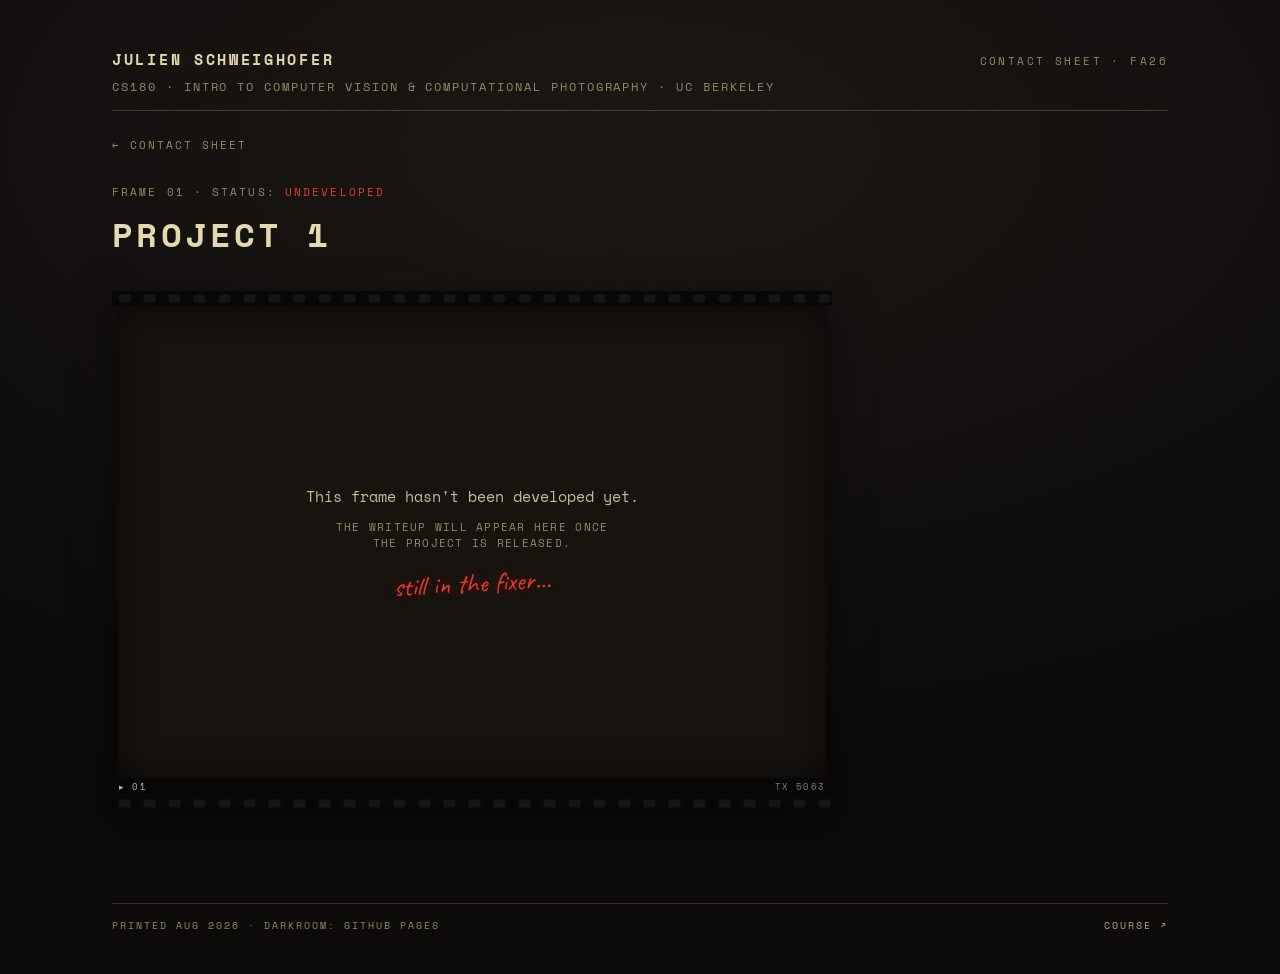
==== 1/index.html @ dc03d8b8 "Add contact-sheet portfolio site for CS180 (landing + project placeholders) Co-Authored-By: Claude F" ====
<!doctype html>
<html lang="en">
<head>
<meta charset="utf-8">
<meta name="viewport" content="width=device-width, initial-scale=1">
<title>Project 1 · CS180 · Julien Schweighofer</title>
<meta name="description" content="Project 1 — CS180 (UC Berkeley, Fall 2026), Julien Schweighofer.">
<link rel="icon" href="data:image/svg+xml,%3Csvg xmlns='http://www.w3.org/2000/svg' viewBox='0 0 32 32'%3E%3Crect width='32' height='32' rx='5' fill='%230e0d0b'/%3E%3Crect x='5' y='9' width='22' height='15' rx='2' fill='none' stroke='%23e3d7ae' stroke-width='2'/%3E%3Ccircle cx='25.5' cy='7' r='3.6' fill='%23e2382f'/%3E%3C/svg%3E">
<link rel="preconnect" href="https://fonts.googleapis.com">
<link rel="preconnect" href="https://fonts.gstatic.com" crossorigin>
<link href="https://fonts.googleapis.com/css2?family=Caveat:wght@600&family=Space+Mono:ital,wght@0,400;0,700;1,400&display=swap" rel="stylesheet">
<link rel="stylesheet" href="../assets/style.css">
</head>
<body class="framepage">
<div class="sheet">

  <header class="masthead">
    <div class="row1">
      <h1><a href="../">Julien Schweighofer</a></h1>
      <span class="sheetno">Contact sheet · FA26</span>
    </div>
    <p class="course">CS180 · Intro to Computer Vision &amp; Computational Photography · UC Berkeley</p>
  </header>

  <a class="back" href="../">← Contact sheet</a>

  <p class="framemeta">Frame 01 · Status: <b>Undeveloped</b></p>
  <h2 class="frametitle">Project 1</h2>

  <!-- ▼ Placeholder — delete this whole <section> when the writeup below is ready. -->
  <section class="plate">
    <span class="rail" aria-hidden="true"></span>
    <div class="pic">
      <div class="dev">
        <p class="devline">This frame hasn't been developed yet.</p>
        <p class="devsub">The writeup will appear here once the project is released.</p>
        <span class="scrawl" aria-hidden="true">still in the fixer…</span>
      </div>
    </div>
    <span class="edgeline" aria-hidden="true"><b>▸ 01</b><span>TX&nbsp;5063</span></span>
    <span class="rail" aria-hidden="true"></span>
  </section>

  <!-- ▼ Project writeup goes here. Suggested shapes:
    <h2>Overview</h2>
    <p>…</p>
    <figure>
      <img src="media/result.jpg" alt="Describe the result">
      <figcaption>Fig. 1 — caption</figcaption>
    </figure>
  -->
  <main class="writeup">
  </main>

  <footer>
    <span>Printed Aug 2026 · Darkroom: GitHub Pages</span>
    <span><a href="https://cal-cs180.github.io/fa26/" rel="noopener">Course ↗</a></span>
  </footer>

</div>
</body>
</html>
---- assets/style.css ----
/* ————————————————————————————————————————————————————————
   CS180 · contact sheet
   Negatives on a light table: film black, Kodak-cream edge
   print, Space Mono markings, one red china marker.
   ———————————————————————————————————————————————————————— */

:root {
  --table: #0b0a09;      /* the darkroom */
  --glow: #1a1613;       /* light-table glow */
  --film: #070606;       /* strip base */
  --neg: #16120e;        /* undeveloped frame */
  --neg-hot: #201a13;    /* frame under the loupe */
  --cream: #e3d7ae;      /* edge print */
  --cream-dim: #8f8563;
  --red: #e2382f;        /* china marker / safelight */
}

* { box-sizing: border-box; }
html { color-scheme: dark; }

body {
  margin: 0;
  min-height: 100vh;
  font: 400 15px/1.55 "Space Mono", "Courier New", monospace;
  color: var(--cream);
  background: var(--table) radial-gradient(120% 90% at 50% 16%, var(--glow), var(--table) 72%);
  background-attachment: fixed;
  overflow-x: hidden;
}

/* film grain, flickering */
body::after {
  content: "";
  position: fixed;
  inset: -60%;
  pointer-events: none;
  z-index: 99;
  background: url("data:image/svg+xml,%3Csvg xmlns='http://www.w3.org/2000/svg' width='240' height='240'%3E%3Cfilter id='n'%3E%3CfeTurbulence type='fractalNoise' baseFrequency='0.8' numOctaves='3' stitchTiles='stitch'/%3E%3CfeColorMatrix type='saturate' values='0'/%3E%3C/filter%3E%3Crect width='240' height='240' filter='url(%23n)'/%3E%3C/svg%3E");
  opacity: .13;
  mix-blend-mode: overlay;
  animation: grain .9s steps(1) infinite;
}

@keyframes grain {
  0%, 100% { transform: translate(0, 0); }
  13% { transform: translate(-2%, 3%); }
  25% { transform: translate(3%, -2%); }
  38% { transform: translate(-3%, -3%); }
  50% { transform: translate(2%, 2%); }
  63% { transform: translate(-2%, 1%); }
  75% { transform: translate(3%, 3%); }
  88% { transform: translate(-1%, -2%); }
}

::selection { background: var(--red); color: var(--table); }

a { color: inherit; text-decoration: none; }

.sheet {
  max-width: 1120px;
  margin: 0 auto;
  padding: clamp(22px, 4vw, 48px) clamp(16px, 3vw, 32px) 40px;
  display: flex;
  flex-direction: column;
  min-height: 100vh;
}

/* ——— masthead: film edge-print ——— */

.masthead {
  border-bottom: 1px solid rgba(227, 215, 174, .22);
  padding-bottom: 14px;
}

.masthead .row1 {
  display: flex;
  justify-content: space-between;
  align-items: baseline;
  gap: 8px 20px;
  flex-wrap: wrap;
}

h1 {
  margin: 0;
  font-size: clamp(19px, 2.6vw, 28px);
  font-weight: 700;
  letter-spacing: .14em;
  text-transform: uppercase;
  text-shadow: 0 0 16px rgba(227, 215, 174, .18);
}

h1 a:hover { color: var(--red); }

.sheetno {
  font-size: 11px;
  letter-spacing: .22em;
  text-transform: uppercase;
  color: var(--cream-dim);
  white-space: nowrap;
}

.course {
  margin: 7px 0 0;
  font-size: 11.5px;
  letter-spacing: .17em;
  text-transform: uppercase;
  color: var(--cream-dim);
}

/* ——— red grease-pencil scrawl ——— */

.scrawl {
  font-family: Caveat, cursive;
  font-size: clamp(21px, 2.4vw, 27px);
  line-height: 1.1;
  color: var(--red);
  text-shadow: 0 0 12px rgba(226, 56, 47, .35);
}

.home .scrawl {
  display: block;
  margin: clamp(30px, 8vh, 80px) 6px 12px;
  text-align: right;
  transform: rotate(-2.2deg);
}

/* ——— the strip ——— */

.strip {
  display: flex;
  flex-wrap: wrap;
  row-gap: 28px;
  column-gap: 0;
  margin: 6px 0 56px;
  filter: drop-shadow(0 16px 22px rgba(0, 0, 0, .55));
}

.frame {
  display: block;
  width: clamp(148px, 18vw, 200px);
  background: var(--film);
  position: relative;
}

.frame:focus-visible {
  outline: 1px dashed rgba(226, 56, 47, .7);
  outline-offset: 4px;
}

/* sprocket rails */
.rail {
  display: block;
  height: 15px;
  background-color: var(--film);
  background-image: url("data:image/svg+xml,%3Csvg xmlns='http://www.w3.org/2000/svg' width='25' height='15' viewBox='0 0 25 15'%3E%3Crect x='6.5' y='3.5' width='12' height='8' rx='2' fill='%23171310'/%3E%3C/svg%3E");
  background-repeat: repeat-x;
  background-position: left center;
  background-size: 25px 15px;
}

/* edge-print band under the image */
.edgeline {
  display: flex;
  justify-content: space-between;
  align-items: center;
  gap: 6px;
  padding: 2px 7px 3px;
  background: var(--film);
  font-size: 8.5px;
  letter-spacing: .14em;
  text-transform: uppercase;
  color: rgba(227, 215, 174, .55);
  white-space: nowrap;
}

.edgeline b { font-weight: 400; color: rgba(227, 215, 174, .8); }

/* the image area */
.pic {
  position: relative;
  display: flex;
  flex-direction: column;
  justify-content: flex-end;
  aspect-ratio: 3 / 2;
  margin: 0 5px;
  background: var(--neg);
  border-radius: 2px;
  overflow: hidden;
  transition: background .35s ease;
}

/* latent image, one per frame */
.pic::before {
  content: "";
  position: absolute;
  inset: 0;
  opacity: .15;
  transition: opacity .35s ease;
}

.f1 .pic::before {
  background: linear-gradient(90deg,
    transparent 0 8%, rgba(227, 215, 174, .42) 8% 30%,
    transparent 30% 40%, rgba(227, 215, 174, .24) 40% 62%,
    transparent 62% 72%, rgba(227, 215, 174, .34) 72% 94%,
    transparent 94%);
}

.f2 .pic::before {
  background: repeating-radial-gradient(circle at 50% 42%,
    rgba(227, 215, 174, .5) 0 1.5px, transparent 1.5px 15px);
}

.f3 .pic::before {
  background: repeating-linear-gradient(33deg,
    rgba(227, 215, 174, .45) 0 1px, transparent 1px 8px);
}

.f4 .pic::before {
  background:
    linear-gradient(rgba(227, 215, 174, .4) 1px, transparent 1px),
    linear-gradient(90deg, rgba(227, 215, 174, .4) 1px, transparent 1px);
  background-size: 17px 17px;
}

.ff .pic::before {
  background: repeating-conic-gradient(from 8deg at 50% 56%,
    rgba(227, 215, 174, .34) 0 3deg, transparent 3deg 17deg);
}

/* vignette */
.pic::after {
  content: "";
  position: absolute;
  inset: 0;
  pointer-events: none;
  box-shadow: inset 0 0 30px 6px rgba(0, 0, 0, .55);
}

.meta {
  position: relative;
  padding: 10px 12px 12px;
}

.num {
  display: block;
  font-size: clamp(30px, 3.4vw, 40px);
  font-weight: 700;
  line-height: 1;
  color: rgba(227, 215, 174, .5);
  transition: color .35s ease;
}

.label {
  display: block;
  margin-top: 7px;
  font-size: 10px;
  letter-spacing: .2em;
  text-transform: uppercase;
  color: rgba(227, 215, 174, .72);
}

.status {
  display: block;
  margin-top: 2px;
  font-size: 8.5px;
  letter-spacing: .18em;
  text-transform: uppercase;
  color: var(--cream-dim);
  transition: color .35s ease;
}

/* china-marker circle, drawn on hover */
.mark {
  position: absolute;
  inset: 3% 2%;
  width: 96%;
  height: 94%;
  overflow: visible;
  pointer-events: none;
  transform: rotate(-3deg);
  z-index: 3;
}

.mark path {
  fill: none;
  stroke: var(--red);
  stroke-width: 4.5px;
  stroke-linecap: round;
  vector-effect: non-scaling-stroke;
  stroke-dasharray: 100 100;
  stroke-dashoffset: 100;
  opacity: 0;
  filter: drop-shadow(0 0 6px rgba(226, 56, 47, .4));
  transition: stroke-dashoffset .5s ease, opacity .25s linear;
}

.frame:hover .pic,
.frame:focus-visible .pic { background: var(--neg-hot); }

.frame:hover .pic::before,
.frame:focus-visible .pic::before { opacity: .4; }

.frame:hover .num,
.frame:focus-visible .num { color: var(--cream); }

.frame:hover .status,
.frame:focus-visible .status { color: var(--red); }

.frame:hover .mark path,
.frame:focus-visible .mark path { stroke-dashoffset: 0; opacity: .92; }

/* ——— footer ——— */

footer {
  margin-top: auto;
  padding-top: 14px;
  border-top: 1px solid rgba(227, 215, 174, .18);
  display: flex;
  flex-wrap: wrap;
  gap: 8px 26px;
  justify-content: space-between;
  font-size: 10px;
  letter-spacing: .2em;
  text-transform: uppercase;
  color: var(--cream-dim);
}

footer a { color: rgba(227, 215, 174, .75); }
footer a:hover { color: var(--red); }

/* ——— project pages ——— */

.framepage h1 { font-size: 15px; letter-spacing: .18em; }

.back {
  display: inline-block;
  margin: 26px 0 30px;
  font-size: 11px;
  letter-spacing: .18em;
  text-transform: uppercase;
  color: var(--cream-dim);
}

.back:hover { color: var(--red); }

.framemeta {
  margin: 0 0 4px;
  font-size: 10.5px;
  letter-spacing: .2em;
  text-transform: uppercase;
  color: var(--cream-dim);
}

.framemeta b { font-weight: 400; color: var(--red); }

.frametitle {
  margin: 4px 0 30px;
  font-size: clamp(24px, 4vw, 34px);
  font-weight: 700;
  letter-spacing: .1em;
  text-transform: uppercase;
}

/* the single undeveloped plate */
.plate {
  max-width: 720px;
  filter: drop-shadow(0 16px 22px rgba(0, 0, 0, .55));
}

.plate .pic {
  justify-content: center;
  margin: 0 6px;
}

.dev {
  position: relative;
  text-align: center;
  padding: 24px;
}

.devline { margin: 0; font-size: 15px; color: rgba(227, 215, 174, .85); }

.devsub {
  margin: 10px auto 0;
  max-width: 40ch;
  font-size: 10.5px;
  letter-spacing: .12em;
  text-transform: uppercase;
  color: var(--cream-dim);
}

.dev .scrawl {
  display: inline-block;
  margin-top: 18px;
  transform: rotate(-3deg);
}

/* ——— writeup defaults, for when the frames develop ——— */

.writeup { max-width: 72ch; margin: 36px 0 56px; }

.writeup h2 {
  margin: 38px 0 12px;
  font-size: 17px;
  letter-spacing: .14em;
  text-transform: uppercase;
  border-bottom: 1px solid rgba(227, 215, 174, .2);
  padding-bottom: 6px;
}

.writeup h3 {
  margin: 26px 0 8px;
  font-size: 13.5px;
  letter-spacing: .12em;
  text-transform: uppercase;
  color: rgba(227, 215, 174, .85);
}

.writeup p { margin: 0 0 14px; color: rgba(227, 215, 174, .78); }

.writeup a {
  color: var(--cream);
  text-decoration: underline;
  text-underline-offset: 3px;
}

.writeup a:hover { color: var(--red); }

.writeup img {
  display: block;
  max-width: 100%;
  border: 1px solid rgba(227, 215, 174, .18);
  background: var(--film);
}

.writeup figure { margin: 24px 0; }

.writeup figcaption {
  margin-top: 8px;
  font-size: 10.5px;
  letter-spacing: .14em;
  text-transform: uppercase;
  color: var(--cream-dim);
}

.writeup code {
  background: rgba(227, 215, 174, .08);
  padding: 1px 5px;
  font-family: inherit;
}

/* ——— small screens ——— */

@media (max-width: 560px) {
  .frame { width: clamp(148px, 44vw, 240px); }
  .home .scrawl { text-align: left; transform: rotate(-1.6deg); }
}

@media (max-width: 660px) {
  .sheetno { display: none; }
}

@media (prefers-reduced-motion: reduce) {
  body::after { animation: none; }
  .pic, .pic::before, .num, .status, .mark path { transition: none; }
}
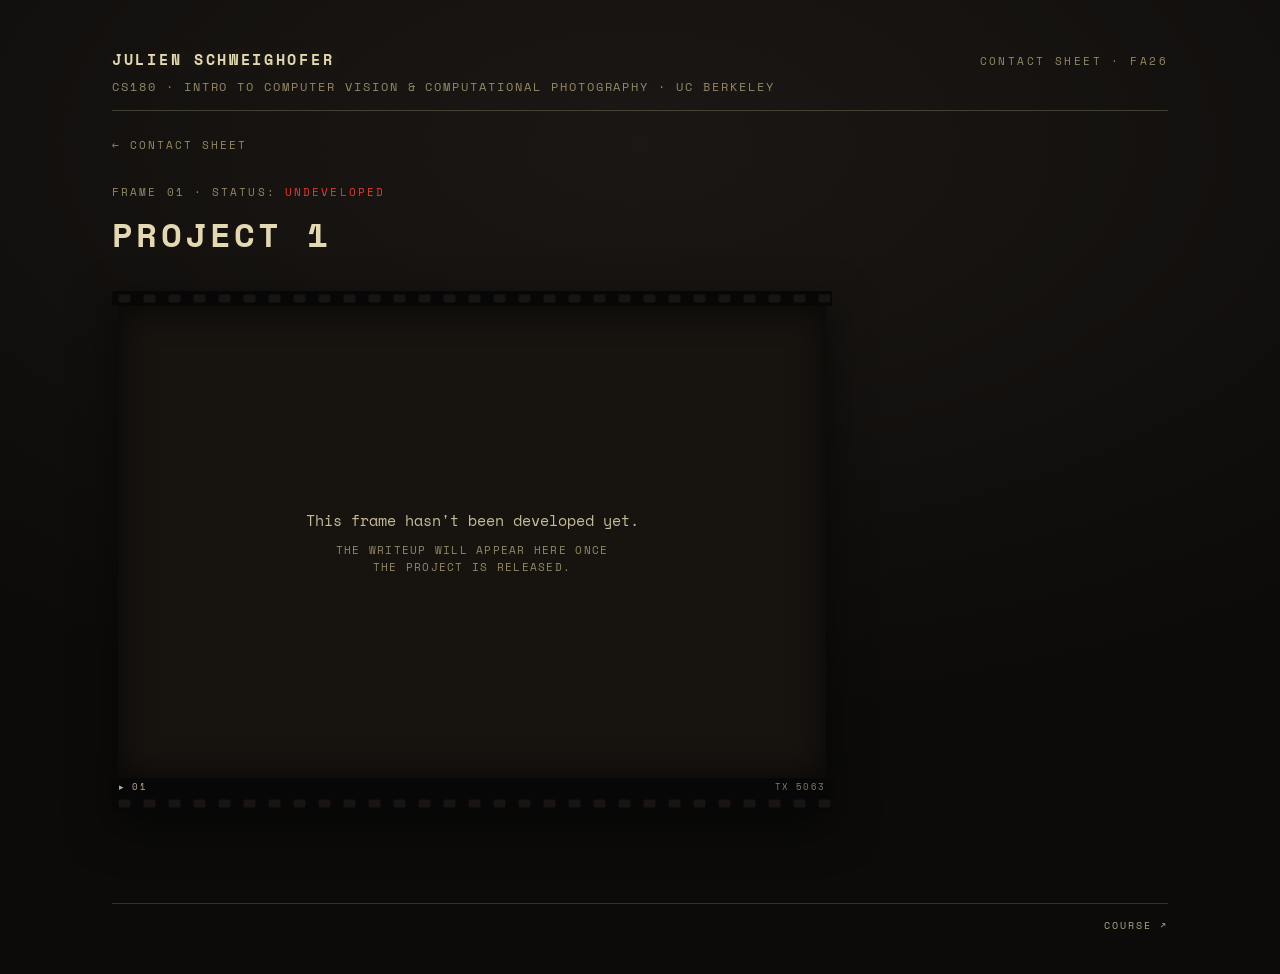
==== commit 4c1d3d2c: "" ====
--- a/1/index.html
+++ b/1/index.html
@@ -8,7 +8,7 @@
 <link rel="icon" href="data:image/svg+xml,%3Csvg xmlns='http://www.w3.org/2000/svg' viewBox='0 0 32 32'%3E%3Crect width='32' height='32' rx='5' fill='%230e0d0b'/%3E%3Crect x='5' y='9' width='22' height='15' rx='2' fill='none' stroke='%23e3d7ae' stroke-width='2'/%3E%3Ccircle cx='25.5' cy='7' r='3.6' fill='%23e2382f'/%3E%3C/svg%3E">
 <link rel="preconnect" href="https://fonts.googleapis.com">
 <link rel="preconnect" href="https://fonts.gstatic.com" crossorigin>
-<link href="https://fonts.googleapis.com/css2?family=Caveat:wght@600&family=Space+Mono:ital,wght@0,400;0,700;1,400&display=swap" rel="stylesheet">
+<link href="https://fonts.googleapis.com/css2?family=Space+Mono:ital,wght@0,400;0,700;1,400&display=swap" rel="stylesheet">
 <link rel="stylesheet" href="../assets/style.css">
 </head>
 <body class="framepage">
@@ -34,7 +34,6 @@
       <div class="dev">
         <p class="devline">This frame hasn't been developed yet.</p>
         <p class="devsub">The writeup will appear here once the project is released.</p>
-        <span class="scrawl" aria-hidden="true">still in the fixer…</span>
       </div>
     </div>
     <span class="edgeline" aria-hidden="true"><b>▸ 01</b><span>TX&nbsp;5063</span></span>
@@ -53,7 +52,6 @@
   </main>
 
   <footer>
-    <span>Printed Aug 2026 · Darkroom: GitHub Pages</span>
     <span><a href="https://cal-cs180.github.io/fa26/" rel="noopener">Course ↗</a></span>
   </footer>
 
--- a/assets/style.css
+++ b/assets/style.css
@@ -107,23 +107,6 @@
   color: var(--cream-dim);
 }
 
-/* ——— red grease-pencil scrawl ——— */
-
-.scrawl {
-  font-family: Caveat, cursive;
-  font-size: clamp(21px, 2.4vw, 27px);
-  line-height: 1.1;
-  color: var(--red);
-  text-shadow: 0 0 12px rgba(226, 56, 47, .35);
-}
-
-.home .scrawl {
-  display: block;
-  margin: clamp(30px, 8vh, 80px) 6px 12px;
-  text-align: right;
-  transform: rotate(-2.2deg);
-}
-
 /* ——— the strip ——— */
 
 .strip {
@@ -131,7 +114,7 @@
   flex-wrap: wrap;
   row-gap: 28px;
   column-gap: 0;
-  margin: 6px 0 56px;
+  margin: clamp(38px, 9vh, 92px) 0 56px;
   filter: drop-shadow(0 16px 22px rgba(0, 0, 0, .55));
 }
 
@@ -319,7 +302,7 @@
   display: flex;
   flex-wrap: wrap;
   gap: 8px 26px;
-  justify-content: space-between;
+  justify-content: flex-end;
   font-size: 10px;
   letter-spacing: .2em;
   text-transform: uppercase;
@@ -390,12 +373,6 @@
   color: var(--cream-dim);
 }
 
-.dev .scrawl {
-  display: inline-block;
-  margin-top: 18px;
-  transform: rotate(-3deg);
-}
-
 /* ——— writeup defaults, for when the frames develop ——— */
 
 .writeup { max-width: 72ch; margin: 36px 0 56px; }
@@ -454,7 +431,6 @@
 
 @media (max-width: 560px) {
   .frame { width: clamp(148px, 44vw, 240px); }
-  .home .scrawl { text-align: left; transform: rotate(-1.6deg); }
 }
 
 @media (max-width: 660px) {
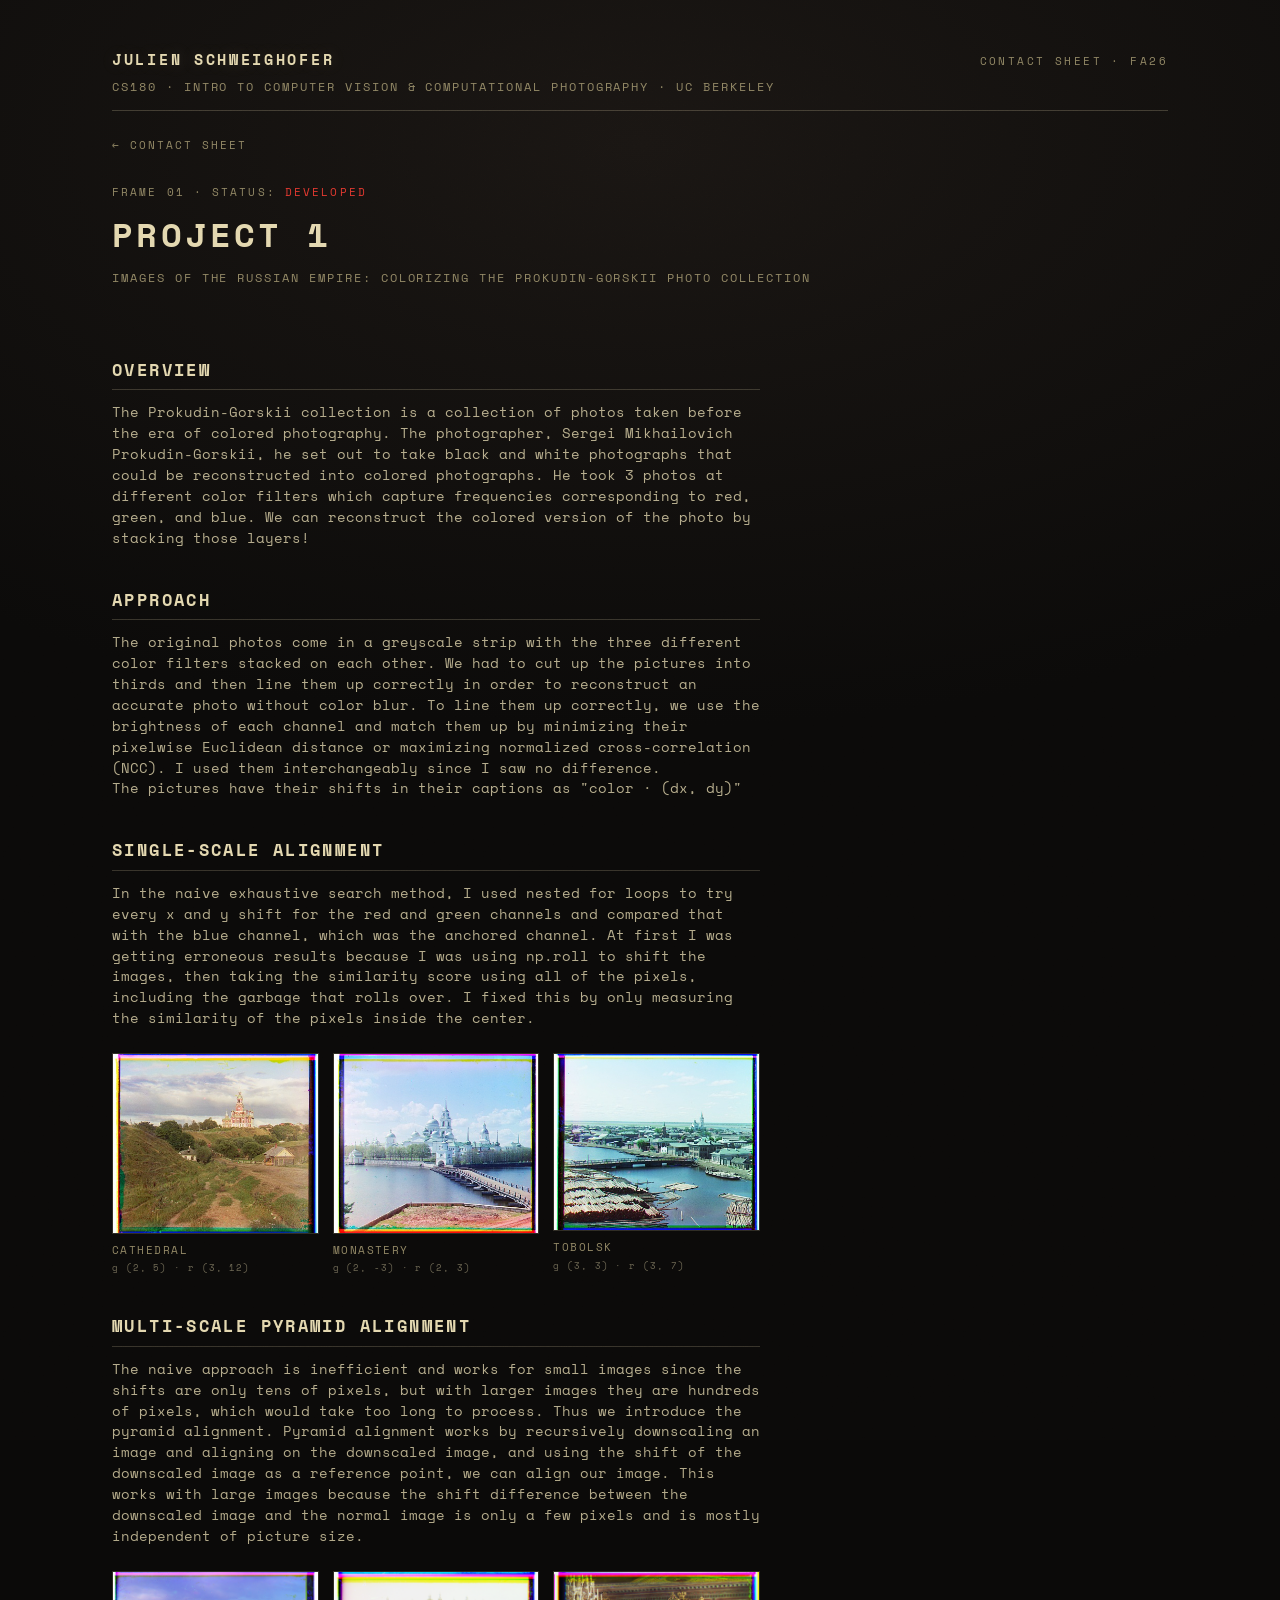
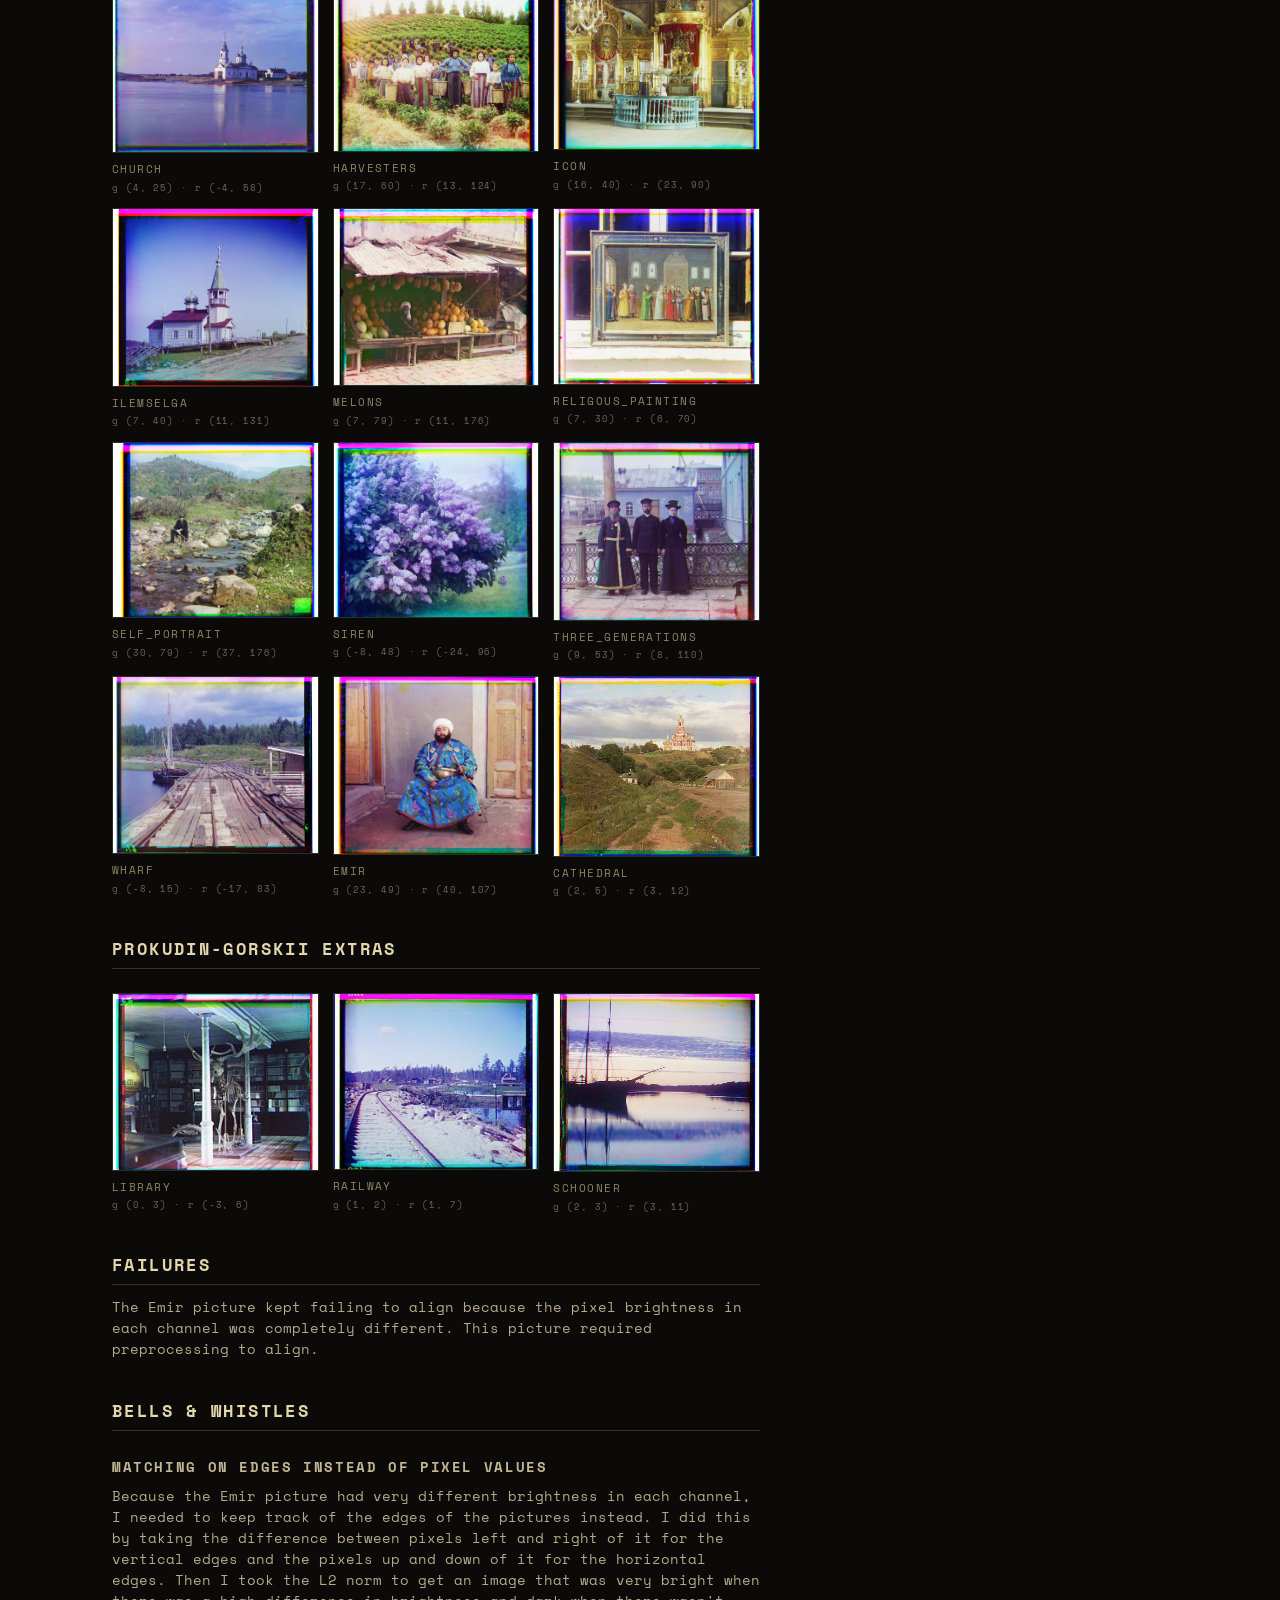
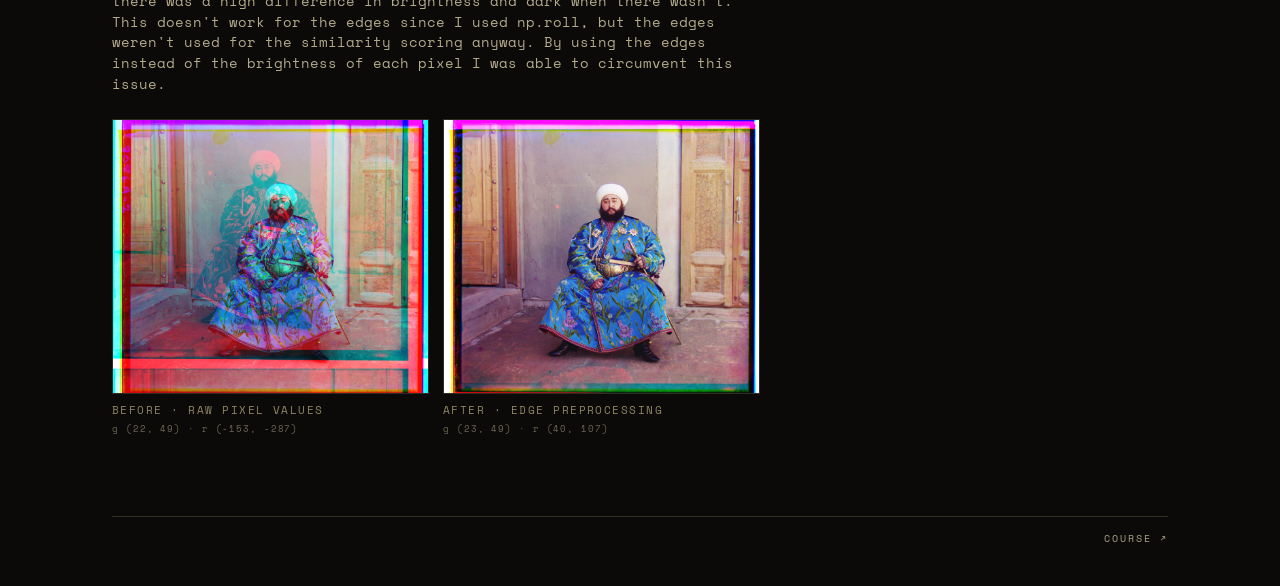
==== commit dd3ebc91: "project 1" ====
--- a/1/index.html
+++ b/1/index.html
@@ -24,31 +24,171 @@
 
   <a class="back" href="../">← Contact sheet</a>
 
-  <p class="framemeta">Frame 01 · Status: <b>Undeveloped</b></p>
+  <!-- ▼ flip to Developed when the writeup is done -->
+  <p class="framemeta">Frame 01 · Status: <b>Developed</b></p>
   <h2 class="frametitle">Project 1</h2>
-
-  <!-- ▼ Placeholder — delete this whole <section> when the writeup below is ready. -->
-  <section class="plate">
-    <span class="rail" aria-hidden="true"></span>
-    <div class="pic">
-      <div class="dev">
-        <p class="devline">This frame hasn't been developed yet.</p>
-        <p class="devsub">The writeup will appear here once the project is released.</p>
-      </div>
-    </div>
-    <span class="edgeline" aria-hidden="true"><b>▸ 01</b><span>TX&nbsp;5063</span></span>
-    <span class="rail" aria-hidden="true"></span>
-  </section>
-
-  <!-- ▼ Project writeup goes here. Suggested shapes:
+  <!-- ▼ one-line subtitle, e.g. the project's full name -->
+  <p class="subtitle">Images of the Russian Empire: Colorizing the Prokudin-Gorskii photo collection</p>
+
+  <main class="writeup">
+
+    <!-- ══ OVERVIEW ══════════════════════════════════════════════════
+         What the Prokudin-Gorskii plates are, what the task is, and how
+         the page is organized. A sentence or two on the approach. -->
     <h2>Overview</h2>
-    <p>…</p>
-    <figure>
-      <img src="media/result.jpg" alt="Describe the result">
-      <figcaption>Fig. 1 — caption</figcaption>
-    </figure>
-  -->
-  <main class="writeup">
+    <p> The Prokudin-Gorskii collection is a collection of photos taken before the era of colored photography. The photographer, Sergei Mikhailovich Prokudin-Gorskii, he set out to take black and white photographs that could be reconstructed into colored photographs. He took 3 photos at different color filters which capture frequencies corresponding to red, green, and blue. We can reconstruct the colored version of the photo by stacking those layers! 
+
+    </p>
+        
+    <!-- ══ APPROACH ══════════════════════════════════════════════════
+         The metric (NCC / L2), why the search is scored on an interior
+         crop, and how the pyramid works. Explain concepts here so the
+         results sections can just show results. -->
+    <h2>Approach</h2>
+    <p>The original photos come in a greyscale strip with the three different color filters stacked on each other. 
+      We had to cut up the pictures into thirds and then line them up correctly in order to reconstruct an accurate photo without color blur. To line them up correctly, we use the brightness of each channel and match them up by minimizing their pixelwise Euclidean distance or maximizing normalized cross-correlation (NCC). 
+      I used them interchangeably since I saw no difference. 
+        <br> The pictures have their shifts in their captions as "color · (dx, dy)" </p>
+    <!-- ══ DELIVERABLE 1 ═════════════════════════════════════════════
+         Single-scale exhaustive search on the three low-resolution JPEGs.
+         Mention the search window and why it's only feasible at this size. -->
+    <h2>Single-scale alignment</h2>
+    <p>In the naive exhaustive search method, I used nested for loops to try every x and y shift for the red and green channels and compared that with the blue channel, which was the anchored channel. At first I was getting erroneous results because I was using np.roll to shift the images, then taking the similarity score using all of the pixels, including the garbage that rolls over. 
+      I fixed this by only measuring the similarity of the pixels inside the center. 
+         </p>
+
+    <div class="row3">
+      <figure>
+        <img src="media/cathedral_simple.jpg" alt="Cathedral, colorized by single-scale alignment">
+        <figcaption>cathedral<span class="offs">g (2, 5) · r (3, 12)</span></figcaption>
+      </figure>
+      <figure>
+        <img src="media/monastery_simple.jpg" alt="Monastery, colorized by single-scale alignment">
+        <figcaption>monastery<span class="offs">g (2, -3) · r (2, 3)</span></figcaption>
+      </figure>
+      <figure>
+        <img src="media/tobolsk_simple.jpg" alt="Tobolsk, colorized by single-scale alignment">
+        <figcaption>tobolsk<span class="offs">g (3, 3) · r (3, 7)</span></figcaption>
+      </figure>
+    </div>
+
+    <!-- ══ DELIVERABLE 2 ═════════════════════════════════════════════
+         Pyramid alignment on every example image, plus the offset table.
+         Say why single-scale doesn't scale to the .tif plates. -->
+    <h2>Multi-scale pyramid alignment</h2>
+    <p>The naive approach is inefficient and works for small images since the shifts are only tens of pixels, but with larger images they are hundreds of pixels, which would take too long to process.
+      Thus we introduce the pyramid alignment. Pyramid alignment works by recursively downscaling an image and aligning on the downscaled image, and using the shift of the downscaled image as a reference point, we can align our image. 
+      This works with large images because the shift difference between the downscaled image and the normal image is only a few pixels and is mostly independent of picture size. 
+    </p>
+
+    <div class="row3">
+      <figure>
+        <img src="media/church_pyramid.jpg" alt="Church, colorized by pyramid alignment">
+        <figcaption>church<span class="offs">g (4, 25) · r (-4, 58)</span></figcaption>
+      </figure>
+      <figure>
+        <img src="media/harvesters_pyramid.jpg" alt="Harvesters, colorized by pyramid alignment">
+        <figcaption>harvesters<span class="offs">g (17, 60) · r (13, 124)</span></figcaption>
+      </figure>
+      <figure>
+        <img src="media/icon_pyramid.jpg" alt="Icon, colorized by pyramid alignment">
+        <figcaption>icon<span class="offs">g (16, 40) · r (23, 90)</span></figcaption>
+      </figure>
+      <figure>
+        <img src="media/ilemselga_pyramid.jpg" alt="Ilemselga, colorized by pyramid alignment">
+        <figcaption>ilemselga<span class="offs">g (7, 40) · r (11, 131)</span></figcaption>
+      </figure>
+      <figure>
+        <img src="media/melons_pyramid.jpg" alt="Melons, colorized by pyramid alignment">
+        <figcaption>melons<span class="offs">g (7, 79) · r (11, 176)</span></figcaption>
+      </figure>
+      <figure>
+        <img src="media/religous_painting_pyramid.jpg" alt="Religious painting, colorized by pyramid alignment">
+        <figcaption>religous_painting<span class="offs">g (7, 30) · r (6, 70)</span></figcaption>
+      </figure>
+      <figure>
+        <img src="media/self_portrait_pyramid.jpg" alt="Self portrait, colorized by pyramid alignment">
+        <figcaption>self_portrait<span class="offs">g (30, 79) · r (37, 176)</span></figcaption>
+      </figure>
+      <figure>
+        <img src="media/siren_pyramid.jpg" alt="Siren, colorized by pyramid alignment">
+        <figcaption>siren<span class="offs">g (-8, 48) · r (-24, 96)</span></figcaption>
+      </figure>
+      <figure>
+        <img src="media/three_generations_pyramid.jpg" alt="Three generations, colorized by pyramid alignment">
+        <figcaption>three_generations<span class="offs">g (9, 53) · r (8, 110)</span></figcaption>
+      </figure>
+      <figure>
+        <img src="media/wharf_pyramid.jpg" alt="Wharf, colorized by pyramid alignment">
+        <figcaption>wharf<span class="offs">g (-8, 15) · r (-17, 83)</span></figcaption>
+      </figure>
+      <figure>
+        <img src="media/emir_pyramid.jpg" alt="Emir, colorized by pyramid alignment">
+        <figcaption>emir<span class="offs">g (23, 49) · r (40, 107)</span></figcaption>
+      </figure>
+      <figure>
+        <img src="media/cathedral_pyramid.jpg" alt="Cathedral, colorized by pyramid alignment">
+        <figcaption>cathedral<span class="offs">g (2, 5) · r (3, 12)</span></figcaption>
+      </figure>
+    </div>
+
+    <!-- ══ DELIVERABLE 3 ═════════════════════════════════════════════
+         Three plates chosen from the Library of Congress collection.
+         Worth saying why you picked them and linking the LOC pages. -->
+    <h2>Prokudin-Gorskii Extras</h2>
+    <p></p>
+
+    <div class="row3">
+      <figure>
+        <img src="media/library_pyramid.jpg" alt="Library interior, colorized by pyramid alignment">
+        <figcaption>library<span class="offs">g (0, 3) · r (-3, 6)</span></figcaption>
+      </figure>
+      <figure>
+        <img src="media/railway_pyramid.jpg" alt="Railway track through forest, colorized by pyramid alignment">
+        <figcaption>railway<span class="offs">g (1, 2) · r (1, 7)</span></figcaption>
+      </figure>
+      <figure>
+        <img src="media/schooner_pyramid.jpg" alt="Schooner on a river at dusk, colorized by pyramid alignment">
+        <figcaption>schooner<span class="offs">g (2, 3) · r (3, 11)</span></figcaption>
+      </figure>
+    </div>
+
+    <!-- ══ DELIVERABLE 4 ═════════════════════════════════════════════
+         Which images failed and why. The emir case belongs here: matching
+         on raw pixel values fails when the channels differ in brightness. -->
+    <h2>Failures</h2>
+    <p>The Emir picture kept failing to align because the pixel brightness in each channel was completely different. 
+      This picture required preprocessing to align. 
+    </p>
+
+    <!-- ══ DELIVERABLE 5 ═════════════════════════════════════════════
+         Bells and whistles, each with a before/after pair. Duplicate the
+         row2 block below for each one. -->
+    <h2>Bells &amp; whistles</h2>
+
+    <!-- ▼ what the gradient feature is, why matching on edge strength beats
+         matching on raw brightness, and what it fixed -->
+    <h3>Matching on edges instead of pixel values</h3>
+    <p>Because the Emir picture had very different brightness in each channel, I needed to keep track of the edges of the pictures instead. 
+      I did this by taking the difference between pixels left and right of it for the vertical edges and the pixels up and down of it for the horizontal edges. 
+      Then I took the L2 norm to get an image that was very bright when there was a high difference in brightness and dark when there wasn't. 
+      This doesn't work for the edges since I used np.roll, but the edges weren't used for the similarity scoring anyway. 
+      By using the edges instead of the brightness of each pixel I was able to circumvent this issue. 
+    </p>
+
+    <div class="row2">
+      <figure>
+        <img src="media/emir_pixels.jpg" alt="Emir aligned by matching raw pixel values; the red channel is badly misplaced">
+        <figcaption>before · raw pixel values<span class="offs">g (22, 49) · r (-153, -287)</span></figcaption>
+      </figure>
+      <figure>
+        <img src="media/emir_pyramid.jpg" alt="Emir aligned by matching gradient magnitude; all three channels line up">
+        <figcaption>after · edge preprocessing<span class="offs">g (23, 49) · r (40, 107)</span></figcaption>
+      </figure>
+    </div>
+
+    <!-- ▼ duplicate the block above for any further bells and whistles -->
+
   </main>
 
   <footer>
--- a/assets/style.css
+++ b/assets/style.css
@@ -211,6 +211,30 @@
     rgba(227, 215, 174, .34) 0 3deg, transparent 3deg 17deg);
 }
 
+/* developed frames: the photo shows through */
+.pic .shot {
+  position: absolute;
+  inset: 0;
+  width: 100%;
+  height: 100%;
+  object-fit: cover;
+  opacity: .58;
+  filter: saturate(.75) contrast(.96);
+  transition: opacity .35s ease, filter .35s ease;
+}
+
+.has-shot .pic::before { content: none; }
+
+.has-shot .meta {
+  background: linear-gradient(180deg, rgba(7, 6, 6, 0), rgba(7, 6, 6, .82) 62%);
+  padding-top: 30px;
+}
+
+.has-shot .status { color: rgba(227, 215, 174, .8); }
+
+.frame:hover .shot,
+.frame:focus-visible .shot { opacity: 1; filter: saturate(1) contrast(1); }
+
 /* vignette */
 .pic::after {
   content: "";
@@ -345,6 +369,14 @@
   text-transform: uppercase;
 }
 
+.subtitle {
+  margin: -22px 0 34px;
+  font-size: 11.5px;
+  letter-spacing: .17em;
+  text-transform: uppercase;
+  color: var(--cream-dim);
+}
+
 /* the single undeveloped plate */
 .plate {
   max-width: 720px;
@@ -394,7 +426,7 @@
   color: rgba(227, 215, 174, .85);
 }
 
-.writeup p { margin: 0 0 14px; color: rgba(227, 215, 174, .78); }
+.writeup p { margin: 0 0 14px; font-size: 13.5px; color: rgba(227, 215, 174, .78); }
 
 .writeup a {
   color: var(--cream);
@@ -427,10 +459,28 @@
   font-family: inherit;
 }
 
+.writeup > h2:first-child { margin-top: 0; }
+
+/* side-by-side comparison figures */
+.writeup .row2,
+.writeup .row3 { display: grid; gap: 14px; margin: 24px 0; }
+.writeup .row2 { grid-template-columns: repeat(2, 1fr); }
+.writeup .row3 { grid-template-columns: repeat(3, 1fr); }
+.writeup .row2 figure,
+.writeup .row3 figure { margin: 0; }
+
+.writeup .fig-narrow img { max-width: 460px; margin: 0 auto; }
+.writeup .fig-narrow figcaption { text-align: center; }
+
 /* ——— small screens ——— */
 
 @media (max-width: 560px) {
   .frame { width: clamp(148px, 44vw, 240px); }
+}
+
+@media (max-width: 640px) {
+  .writeup .row2,
+  .writeup .row3 { grid-template-columns: 1fr; }
 }
 
 @media (max-width: 660px) {
@@ -441,3 +491,43 @@
   body::after { animation: none; }
   .pic, .pic::before, .num, .status, .mark path { transition: none; }
 }
+
+/* offsets table */
+.writeup table {
+  width: 100%;
+  margin: 24px 0;
+  border-collapse: collapse;
+  font-size: 13px;
+}
+
+.writeup th,
+.writeup td {
+  padding: 7px 10px;
+  text-align: left;
+  border-bottom: 1px solid rgba(227, 215, 174, .14);
+}
+
+.writeup th {
+  font-size: 10.5px;
+  font-weight: 700;
+  letter-spacing: .14em;
+  text-transform: uppercase;
+  color: var(--cream-dim);
+  border-bottom-color: rgba(227, 215, 174, .3);
+}
+
+.writeup td { color: rgba(227, 215, 174, .78); }
+.writeup td:first-child { color: var(--cream); }
+.writeup tbody tr:hover td { background: rgba(227, 215, 174, .04); }
+
+.writeup .tablewrap { overflow-x: auto; }
+
+/* offsets under a figure caption — a step down from the title */
+.writeup figcaption .offs {
+  display: block;
+  margin-top: 3px;
+  font-size: 9px;
+  letter-spacing: .1em;
+  text-transform: none;
+  color: rgba(227, 215, 174, .45);
+}
